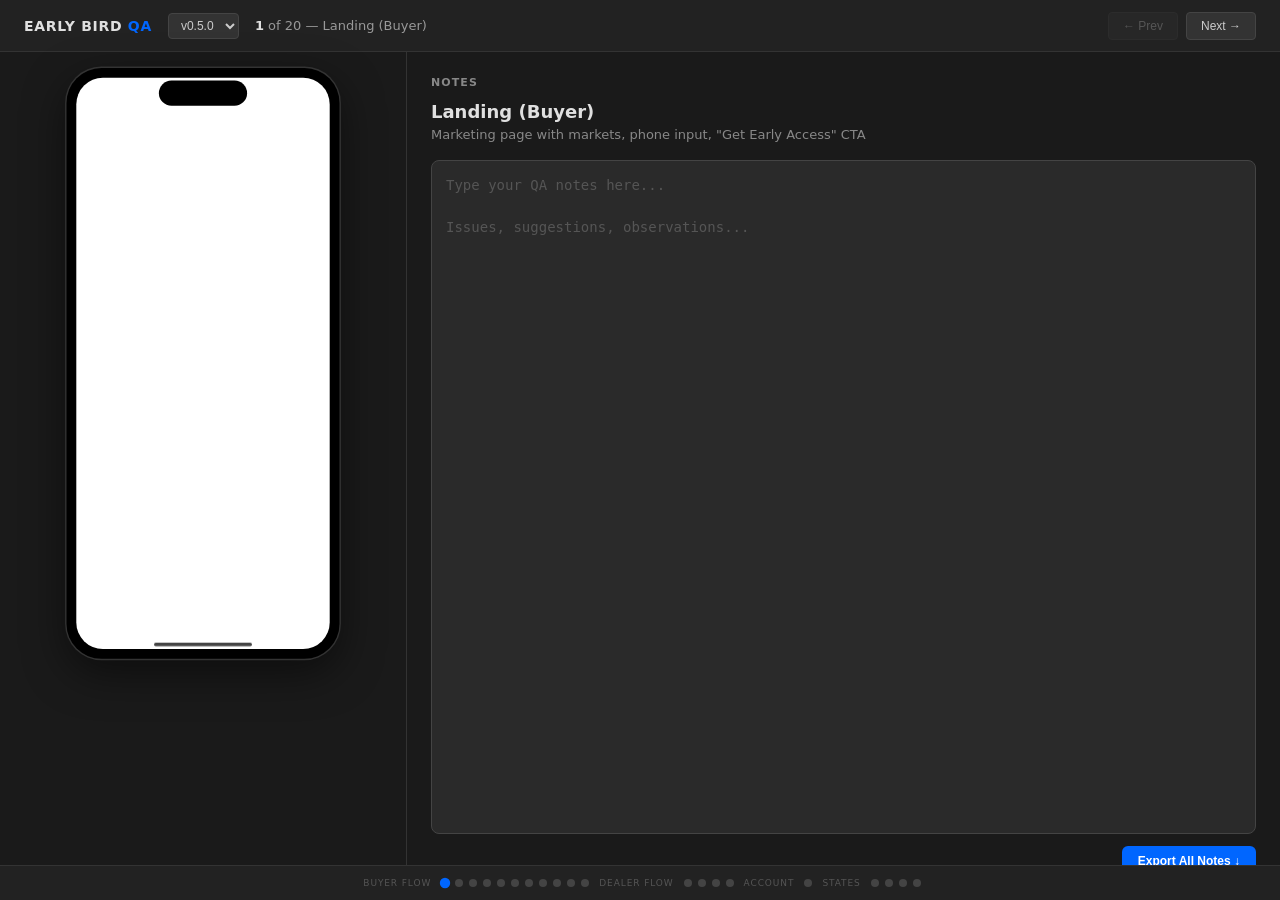
==== qa/index.html @ c5cd1566 "Fix QA site: scale phone to 70%, fix notch overlap, remove safari bar Phone was too large and pushin" ====
<!DOCTYPE html>
<html lang="en">
<head>
<meta charset="UTF-8">
<title>Early Bird QA</title>
<style>
  * { margin: 0; padding: 0; box-sizing: border-box; }
  body { font-family: -apple-system, BlinkMacSystemFont, 'Segoe UI', system-ui, sans-serif; background: #1a1a1a; color: #e0e0e0; height: 100vh; overflow: hidden; }

  /* ── Top Bar ── */
  .topbar {
    display: flex; align-items: center; justify-content: space-between;
    padding: 12px 24px; background: #222; border-bottom: 1px solid #333;
    height: 52px;
  }
  .topbar-left { display: flex; align-items: center; gap: 16px; }
  .topbar-title { font-weight: 700; font-size: 14px; letter-spacing: 0.05em; }
  .topbar-title span { color: #0066FF; }
  .version-select {
    background: #333; color: #ccc; border: 1px solid #444; border-radius: 4px;
    padding: 4px 8px; font-size: 12px; cursor: pointer;
  }
  .topbar-nav { display: flex; align-items: center; gap: 8px; }
  .topbar-nav button {
    background: #333; border: 1px solid #444; color: #ccc; border-radius: 4px;
    padding: 6px 14px; font-size: 12px; cursor: pointer; transition: background 0.15s;
  }
  .topbar-nav button:hover { background: #444; color: #fff; }
  .topbar-nav button:disabled { opacity: 0.3; cursor: default; }
  .screen-label { font-size: 13px; color: #999; }
  .screen-label strong { color: #e0e0e0; }

  /* ── Main Layout ── */
  .main { display: flex; height: calc(100vh - 52px); }

  /* ── Phone Column ── */
  .phone-col {
    flex: 0 0 320px; display: flex; align-items: flex-start; justify-content: center;
    padding: 16px 8px;
  }

  /* ── iPhone Frame ── */
  .iphone-wrap {
    transform: scale(0.7); transform-origin: top center;
  }
  .iphone {
    width: 390px; height: 844px; background: #000; border-radius: 50px;
    padding: 14px; position: relative;
    box-shadow: 0 0 0 2px #333, 0 20px 60px rgba(0,0,0,0.5);
  }
  .iphone-screen {
    width: 100%; height: 100%; border-radius: 38px; overflow: hidden;
    background: #fff; position: relative;
  }
  /* Dynamic Island */
  .iphone::before {
    content: ''; position: absolute; top: 18px; left: 50%; transform: translateX(-50%);
    width: 126px; height: 36px; background: #000; border-radius: 20px; z-index: 10;
  }
  /* Home indicator */
  .iphone::after {
    content: ''; position: absolute; bottom: 18px; left: 50%; transform: translateX(-50%);
    width: 140px; height: 5px; background: #444; border-radius: 3px; z-index: 10;
  }
  /* Safari bar - minimal, just shows URL below notch */
  .safari-bar {
    display: none;
  }
  .safari-url { display: none; }
  .iphone iframe {
    width: 362px; height: 770px; border: none;
    margin-top: 46px;
  }

  /* ── Notes Column ── */
  .notes-col {
    flex: 1; display: flex; flex-direction: column; padding: 24px;
    border-left: 1px solid #333; min-width: 300px;
  }
  .notes-header {
    font-size: 11px; font-weight: 600; text-transform: uppercase;
    letter-spacing: 0.1em; color: #888; margin-bottom: 12px;
  }
  .notes-screen-title {
    font-size: 18px; font-weight: 700; margin-bottom: 4px;
  }
  .notes-screen-desc {
    font-size: 13px; color: #888; margin-bottom: 16px; line-height: 1.4;
  }
  .notes-textarea {
    flex: 1; width: 100%; background: #2a2a2a; border: 1px solid #444;
    border-radius: 8px; padding: 14px; color: #e0e0e0; font-size: 14px;
    font-family: 'JetBrains Mono', 'SF Mono', monospace; line-height: 1.5;
    resize: none; outline: none; transition: border-color 0.15s;
  }
  .notes-textarea:focus { border-color: #0066FF; }
  .notes-textarea::placeholder { color: #555; }
  .notes-footer {
    display: flex; align-items: center; justify-content: space-between;
    margin-top: 12px; gap: 12px;
  }
  .notes-status { font-size: 11px; color: #666; }
  .notes-status.saved { color: #4a9a65; }
  .export-btn {
    background: #0066FF; color: #fff; border: none; border-radius: 6px;
    padding: 8px 16px; font-size: 12px; font-weight: 600; cursor: pointer;
    transition: background 0.15s;
  }
  .export-btn:hover { background: #0052CC; }

  /* ── Bottom Dots ── */
  .dots-bar {
    position: fixed; bottom: 0; left: 0; right: 0;
    display: flex; align-items: center; justify-content: center;
    gap: 6px; padding: 12px; background: #222; border-top: 1px solid #333;
  }
  .dot {
    width: 8px; height: 8px; border-radius: 50%; background: #444;
    cursor: pointer; transition: background 0.15s, transform 0.15s;
  }
  .dot:hover { background: #666; }
  .dot.active { background: #0066FF; transform: scale(1.3); }
  .dot.has-notes { background: #4a9a65; }
  .dot.has-notes.active { background: #0066FF; box-shadow: 0 0 0 2px #4a9a65; }

  /* ── Section Labels in Dots ── */
  .dot-section {
    font-size: 9px; color: #555; text-transform: uppercase; letter-spacing: 0.1em;
    margin: 0 4px;
  }
</style>
</head>
<body>

<div class="topbar">
  <div class="topbar-left">
    <div class="topbar-title">EARLY BIRD <span>QA</span></div>
    <select class="version-select" id="version-select">
      <option value="0.5.0">v0.5.0</option>
    </select>
    <span class="screen-label" id="screen-label"></span>
  </div>
  <div class="topbar-nav">
    <button onclick="go(-1)" id="prev-btn">← Prev</button>
    <button onclick="go(1)" id="next-btn">Next →</button>
  </div>
</div>

<div class="main">
  <div class="phone-col">
    <div class="iphone-wrap"><div class="iphone">
      <div class="iphone-screen">
        <div class="safari-bar"><div class="safari-url" id="safari-url">earlybird.la</div></div>
        <iframe id="app-frame" src="about:blank"></iframe>
      </div>
    </div></div>
  </div>
  <div class="notes-col">
    <div class="notes-header">NOTES</div>
    <div class="notes-screen-title" id="notes-title"></div>
    <div class="notes-screen-desc" id="notes-desc"></div>
    <textarea class="notes-textarea" id="notes-input" placeholder="Type your QA notes here...&#10;&#10;Issues, suggestions, observations..."></textarea>
    <div class="notes-footer">
      <span class="notes-status" id="notes-status"></span>
      <button class="export-btn" onclick="exportNotes()">Export All Notes ↓</button>
    </div>
  </div>
</div>

<div class="dots-bar" id="dots-bar"></div>

<!-- All notes as hidden data for Claude to read -->
<textarea id="all-notes-data" style="display:none"></textarea>

<script>
const APP_URL = 'http://localhost:8094';

// Test user IDs
const USERS = {
  eli: '8935f2ac-4998-4e6d-9c31-47dbbce896fd',
  loubna: '9cc49ca0-1235-43aa-bbcb-93a0742b9aea',
  marco: '5a021f0e-4b9b-40bb-9786-595629acfb0a',
  freshBuyer: '99db7c21-d996-4ef0-8024-e4b2f67849bc',
  freshDealer: 'fc1df7fa-2247-4d7a-94dd-9a84d1abd8b1',
};

// Screen definitions
const SCREENS = [
  // Buyer flow
  { id: 'landing-buyer', name: 'Landing (Buyer)', section: 'Buyer Flow',
    desc: 'Marketing page with markets, phone input, "Get Early Access" CTA',
    setup: { clearAuth: true, hash: '' } },
  { id: 'landing-dealer', name: 'Landing (Dealer)', section: 'Buyer Flow',
    desc: 'Dealer entry page: "Sell to serious buyers", free badge, how-it-works',
    setup: { clearAuth: true, eval: "showScreen('dealer-landing')" } },
  { id: 'onboarding', name: 'Onboarding', section: 'Buyer Flow',
    desc: 'Selfie upload + name input after first login',
    setup: { user: 'freshBuyer', eval: "showScreen('onboarding')" } },
  { id: 'feed-populated', name: 'Feed (Populated)', section: 'Buyer Flow',
    desc: 'Shop tab with items, TikTok-style scroll, dealer avatars',
    setup: { user: 'eli', hash: '#/shop' } },
  { id: 'feed-saved-empty', name: 'Feed (Saved, Empty)', section: 'Buyer Flow',
    desc: 'Saved tab with no favorites — should show empty state with heart icon',
    setup: { user: 'freshDealer', hash: '#/shop', eval: "setBrowseMode('saved', document.querySelector('.seg-btn:last-child'))" } },
  { id: 'feed-saved-populated', name: 'Feed (Saved, Populated)', section: 'Buyer Flow',
    desc: 'Saved tab with favorited items',
    setup: { user: 'loubna', hash: '#/shop', eval: "setBrowseMode('saved', document.querySelector('.seg-btn:last-child'))" } },
  { id: 'item-detail', name: 'Item Detail', section: 'Buyer Flow',
    desc: 'Photo carousel, price, title, seller info, compose area',
    setup: { user: 'loubna', hash: '#/item/e12a7cda-23f4-4ad3-b10a-5751c4b4f970' } },
  { id: 'compose', name: 'Compose (I Want This)', section: 'Buyer Flow',
    desc: 'Message options: "I\'ll take it", "Make an offer", "Ask a question"',
    setup: { user: 'marco', hash: '#/item/e12a7cda-23f4-4ad3-b10a-5751c4b4f970',
             eval: "setTimeout(() => document.getElementById('detail-actions')?.scrollIntoView({behavior:'smooth'}), 500)" } },
  { id: 'conversation', name: 'Conversation', section: 'Buyer Flow',
    desc: 'Message thread with back link, item context, reply bar at bottom',
    setup: { user: 'eli', hash: '#/c/ZjWgPaD7' } },
  { id: 'messages-populated', name: 'Messages (Populated)', section: 'Buyer Flow',
    desc: 'Conversation list with message previews and timestamps',
    setup: { user: 'eli', hash: '#/messages' } },
  { id: 'messages-empty', name: 'Messages (Empty)', section: 'Buyer Flow',
    desc: 'Empty state: "No messages" with helper text',
    setup: { user: 'freshDealer', hash: '#/messages' } },

  // Dealer flow
  { id: 'booth-fresh', name: 'Booth (Fresh Dealer)', section: 'Dealer Flow',
    desc: 'Setup card for new market, empty booth state, FAB button',
    setup: { user: 'freshDealer', hash: '#/booth' } },
  { id: 'booth-active', name: 'Booth (Active Dealer)', section: 'Dealer Flow',
    desc: 'Items with stats, status pills, action buttons, countdown',
    setup: { user: 'eli', hash: '#/booth' } },
  { id: 'booth-picker', name: 'Booth (Market Picker)', section: 'Dealer Flow',
    desc: 'Bottom sheet showing upcoming markets to switch between',
    setup: { user: 'eli', hash: '#/booth', eval: "setTimeout(() => openMarketPicker(), 800)" } },
  { id: 'add-item', name: 'Add Item', section: 'Dealer Flow',
    desc: 'Photo upload slots, price, condition, notes, post button',
    setup: { user: 'eli', eval: "showAddItem()" } },

  // Account
  { id: 'settings', name: 'Settings / Account', section: 'Account',
    desc: 'Avatar, name, biz name, payment, preferences, logout',
    setup: { user: 'eli', hash: '#/account' } },

  // States
  { id: 'loading', name: 'Loading State', section: 'States',
    desc: 'Spinner shown while data loads (any async screen)',
    setup: { user: 'eli', hash: '#/shop', eval: "document.getElementById('feed-content').innerHTML = '<div class=\"loading-center\"><span class=\"spinner\"></span></div>'" } },
  { id: 'error', name: 'Error State', section: 'States',
    desc: 'Error message with retry button (simulated API failure)',
    setup: { user: 'eli', hash: '#/shop', eval: "document.getElementById('feed-content').innerHTML = '<div class=\"state-error\"><div class=\"state-error-msg\">Couldn\\'t load items</div><button class=\"btn-secondary\" onclick=\"loadFeed()\">Try again</button></div>'" } },
  { id: 'verify-success', name: 'Verify (Success)', section: 'States',
    desc: 'Magic link verification — success state',
    setup: { clearAuth: true, eval: "showScreen('verify'); document.getElementById('verify-status').textContent = \"You're in.\"" } },
  { id: 'verify-failure', name: 'Verify (Failure)', section: 'States',
    desc: 'Magic link verification — error with back link',
    setup: { clearAuth: true, eval: "showScreen('verify'); document.getElementById('verify-status').innerHTML = 'Link expired.<br><a href=\"#\" onclick=\"event.preventDefault(); showScreen(\\'landing\\');\" style=\"color:var(--accent);font-size:13px;margin-top:12px;display:inline-block\">Back to home</a>'; document.getElementById('verify-status').className = 'verify-error'" } },
];

let currentIndex = 0;
let notes = {}; // { screenId: "note text" }
let saveTimer;

// Load notes from localStorage
try { notes = JSON.parse(localStorage.getItem('eb_qa_notes') || '{}'); } catch(e) {}

// Init
function init() {
  // Render dots
  const dotsBar = document.getElementById('dots-bar');
  let lastSection = '';
  SCREENS.forEach((s, i) => {
    if (s.section !== lastSection) {
      const label = document.createElement('span');
      label.className = 'dot-section';
      label.textContent = s.section;
      dotsBar.appendChild(label);
      lastSection = s.section;
    }
    const dot = document.createElement('div');
    dot.className = 'dot';
    dot.title = s.name;
    dot.onclick = () => goTo(i);
    dotsBar.appendChild(dot);
  });

  // Read hash
  const hashMatch = window.location.hash.match(/^#\/screen\/(\d+)$/);
  if (hashMatch) currentIndex = Math.min(parseInt(hashMatch[1]), SCREENS.length - 1);

  loadScreen(currentIndex);

  // Keyboard nav
  document.addEventListener('keydown', e => {
    if (e.target.tagName === 'TEXTAREA') return;
    if (e.key === 'ArrowLeft') go(-1);
    if (e.key === 'ArrowRight') go(1);
  });
}

function goTo(i) {
  saveCurrentNotes();
  currentIndex = i;
  history.pushState(null, '', `#/screen/${i}`);
  loadScreen(i);
}

function go(delta) {
  const next = currentIndex + delta;
  if (next < 0 || next >= SCREENS.length) return;
  goTo(next);
}

window.addEventListener('popstate', () => {
  const m = window.location.hash.match(/^#\/screen\/(\d+)$/);
  if (m) { currentIndex = parseInt(m[1]); loadScreen(currentIndex); }
});

function loadScreen(i) {
  const s = SCREENS[i];

  // Update UI
  document.getElementById('screen-label').innerHTML = `<strong>${i + 1}</strong> of ${SCREENS.length} — ${s.name}`;
  document.getElementById('notes-title').textContent = s.name;
  document.getElementById('notes-desc').textContent = s.desc;
  document.getElementById('prev-btn').disabled = i === 0;
  document.getElementById('next-btn').disabled = i === SCREENS.length - 1;

  // Update dots
  document.querySelectorAll('.dot').forEach((d, j) => {
    d.className = 'dot';
    if (j === i) d.classList.add('active');
    const sid = SCREENS[j].id;
    if (notes[sid] && notes[sid].trim()) d.classList.add('has-notes');
  });

  // Load notes
  document.getElementById('notes-input').value = notes[s.id] || '';
  document.getElementById('notes-status').textContent = '';

  // Update safari bar
  const displayUrl = s.setup.hash ? `earlybird.la/${s.setup.hash}` : 'earlybird.la';
  document.getElementById('safari-url').textContent = displayUrl;

  // Load iframe
  loadIframe(s);

  // Update hidden all-notes
  updateAllNotes();
}

function loadIframe(screen) {
  const iframe = document.getElementById('app-frame');
  const setup = screen.setup;

  // Same-origin: set localStorage BEFORE loading the iframe
  // This way the app reads the right auth state on first load
  if (setup.clearAuth) {
    localStorage.removeItem('eb_dealer_id');
    localStorage.removeItem('eb_token');
    localStorage.removeItem('eb_active_tab');
    localStorage.removeItem('eb_current_market');
  }
  if (setup.user) {
    const uid = USERS[setup.user];
    localStorage.setItem('eb_dealer_id', uid);
    localStorage.setItem('eb_token', uid);
  }

  // Load the app with the right hash — it will read localStorage on init
  const url = APP_URL + '/' + (setup.hash || '');
  iframe.src = url;

  iframe.onload = () => {
    // Run any eval setup after app has initialized
    if (setup.eval) {
      setTimeout(() => {
        try { iframe.contentWindow.eval(setup.eval); } catch(e) { console.warn('eval error:', e); }
      }, 800);
    }
  };
}

// Notes
document.getElementById('notes-input').addEventListener('input', () => {
  clearTimeout(saveTimer);
  document.getElementById('notes-status').textContent = 'Typing...';
  document.getElementById('notes-status').className = 'notes-status';
  saveTimer = setTimeout(saveCurrentNotes, 500);
});

function saveCurrentNotes() {
  const s = SCREENS[currentIndex];
  const val = document.getElementById('notes-input').value;
  notes[s.id] = val;
  localStorage.setItem('eb_qa_notes', JSON.stringify(notes));
  document.getElementById('notes-status').textContent = 'Saved ✓';
  document.getElementById('notes-status').className = 'notes-status saved';
  updateAllNotes();
  // Update dot
  const dots = document.querySelectorAll('.dot');
  if (dots[currentIndex]) {
    dots[currentIndex].classList.toggle('has-notes', val.trim().length > 0);
  }
}

function updateAllNotes() {
  const lines = [`# Early Bird QA Notes — v0.5.0`, `Generated: ${new Date().toISOString().slice(0, 16)}`, ''];
  let lastSection = '';
  SCREENS.forEach(s => {
    if (s.section !== lastSection) {
      lines.push(`## ${s.section}`, '');
      lastSection = s.section;
    }
    const note = (notes[s.id] || '').trim();
    if (note) {
      lines.push(`### ${s.name}`, note, '');
    } else {
      lines.push(`### ${s.name}`, '_No notes_', '');
    }
  });
  document.getElementById('all-notes-data').value = lines.join('\n');
}

function exportNotes() {
  const content = document.getElementById('all-notes-data').value;
  const blob = new Blob([content], { type: 'text/markdown' });
  const url = URL.createObjectURL(blob);
  const a = document.createElement('a');
  a.href = url;
  a.download = 'QA-NOTES.md';
  a.click();
  URL.revokeObjectURL(url);
}

// Fetch version
fetch(APP_URL + '/VERSION').then(r => r.text()).then(v => {
  const ver = v.trim();
  const sel = document.getElementById('version-select');
  sel.innerHTML = `<option value="${ver}">v${ver}</option>`;
}).catch(() => {});

init();
</script>
</body>
</html>
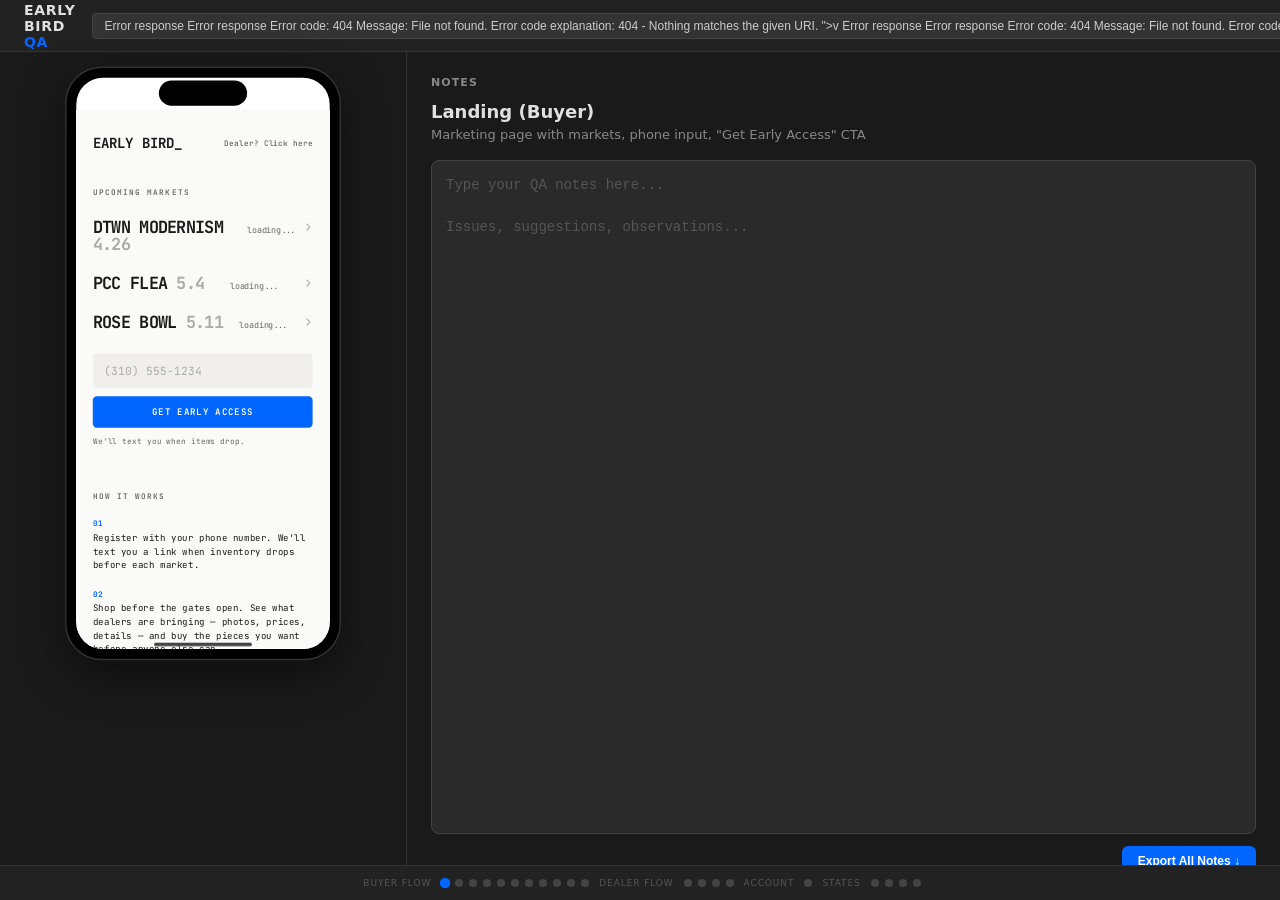
==== commit e8bed268: "Switch QA site to relative URLs for GitHub Pages QA site now works at elikagan.github.io/early-bird/" ====
--- a/qa/index.html
+++ b/qa/index.html
@@ -173,7 +173,8 @@
 <textarea id="all-notes-data" style="display:none"></textarea>
 
 <script>
-const APP_URL = 'http://localhost:8094';
+// Use relative path — works on both localhost and GitHub Pages
+const APP_URL = '..';
 
 // Test user IDs
 const USERS = {
@@ -366,17 +367,21 @@
     localStorage.setItem('eb_token', uid);
   }
 
-  // Load the app with the right hash — it will read localStorage on init
-  const url = APP_URL + '/' + (setup.hash || '');
-  iframe.src = url;
+  // Load the app — set hash after load to avoid double-slash URL issues
+  iframe.src = APP_URL + '/';
 
   iframe.onload = () => {
-    // Run any eval setup after app has initialized
-    if (setup.eval) {
-      setTimeout(() => {
-        try { iframe.contentWindow.eval(setup.eval); } catch(e) { console.warn('eval error:', e); }
-      }, 800);
-    }
+    try {
+      const win = iframe.contentWindow;
+      // Set hash if needed (triggers the app's route() via hashchange)
+      if (setup.hash) win.location.hash = setup.hash;
+      // Run any eval setup after app has initialized
+      if (setup.eval) {
+        setTimeout(() => {
+          try { win.eval(setup.eval); } catch(e) { console.warn('eval error:', e); }
+        }, 1000);
+      }
+    } catch(e) { console.warn('iframe setup error:', e); }
   };
 }
 
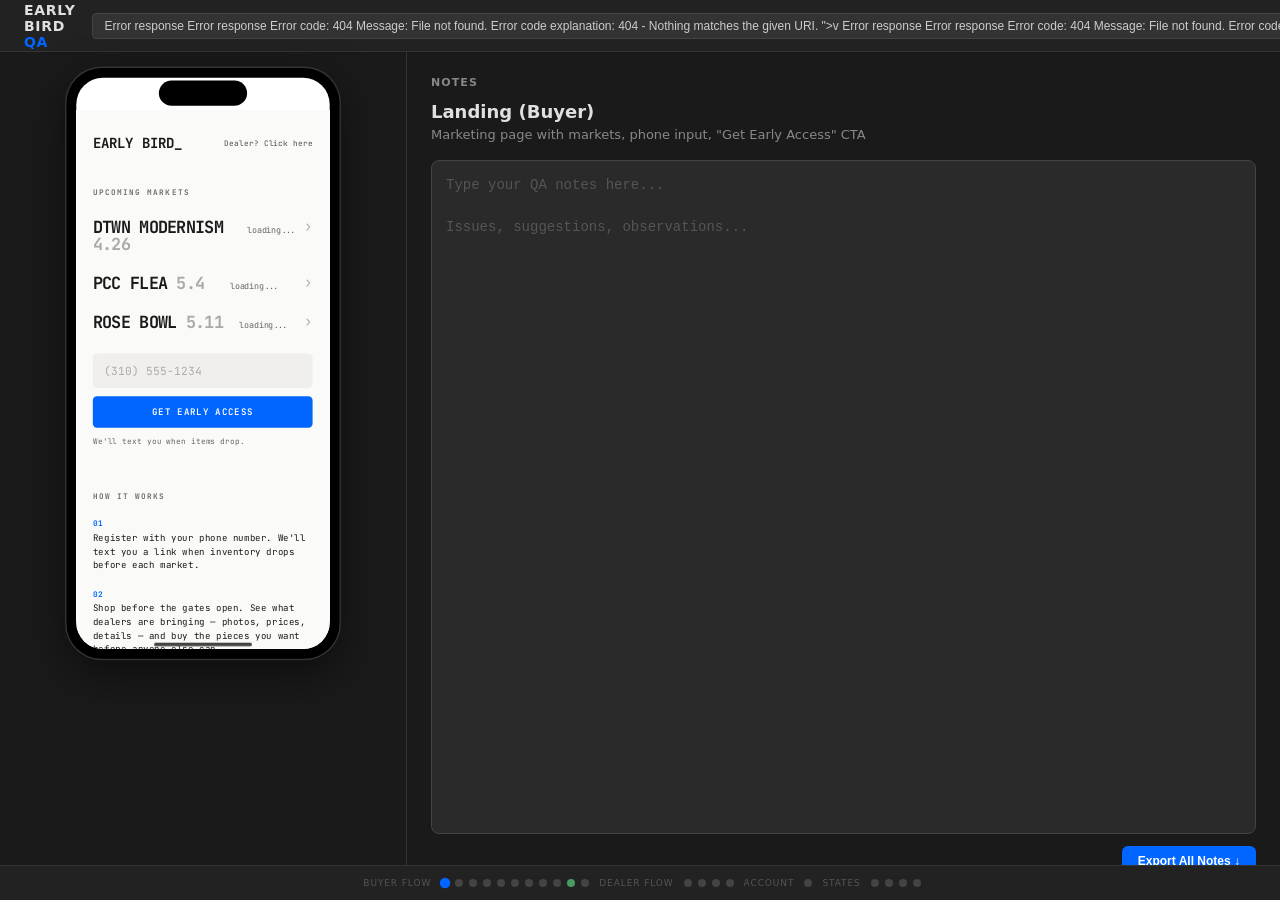
==== commit d9d44eb6: "Seed QA notes from previous localhost session Bakes existing notes into the page so they carry over " ====
--- a/qa/index.html
+++ b/qa/index.html
@@ -262,7 +262,13 @@
 let saveTimer;
 
 // Load notes from localStorage
-try { notes = JSON.parse(localStorage.getItem('eb_qa_notes') || '{}'); } catch(e) {}
+// Seed notes from previous session (localhost) — only used if no notes exist yet
+const SEED_NOTES = {"landing-buyer":"","landing-dealer":"","feed-populated":"","messages-populated":"Messages look good - previews and timestamps showing. Check if unread indicator works.","booth-active":""};
+try {
+  const saved = localStorage.getItem('eb_qa_notes');
+  if (saved) { notes = JSON.parse(saved); }
+  else { notes = SEED_NOTES; localStorage.setItem('eb_qa_notes', JSON.stringify(notes)); }
+} catch(e) { notes = SEED_NOTES; }
 
 // Init
 function init() {
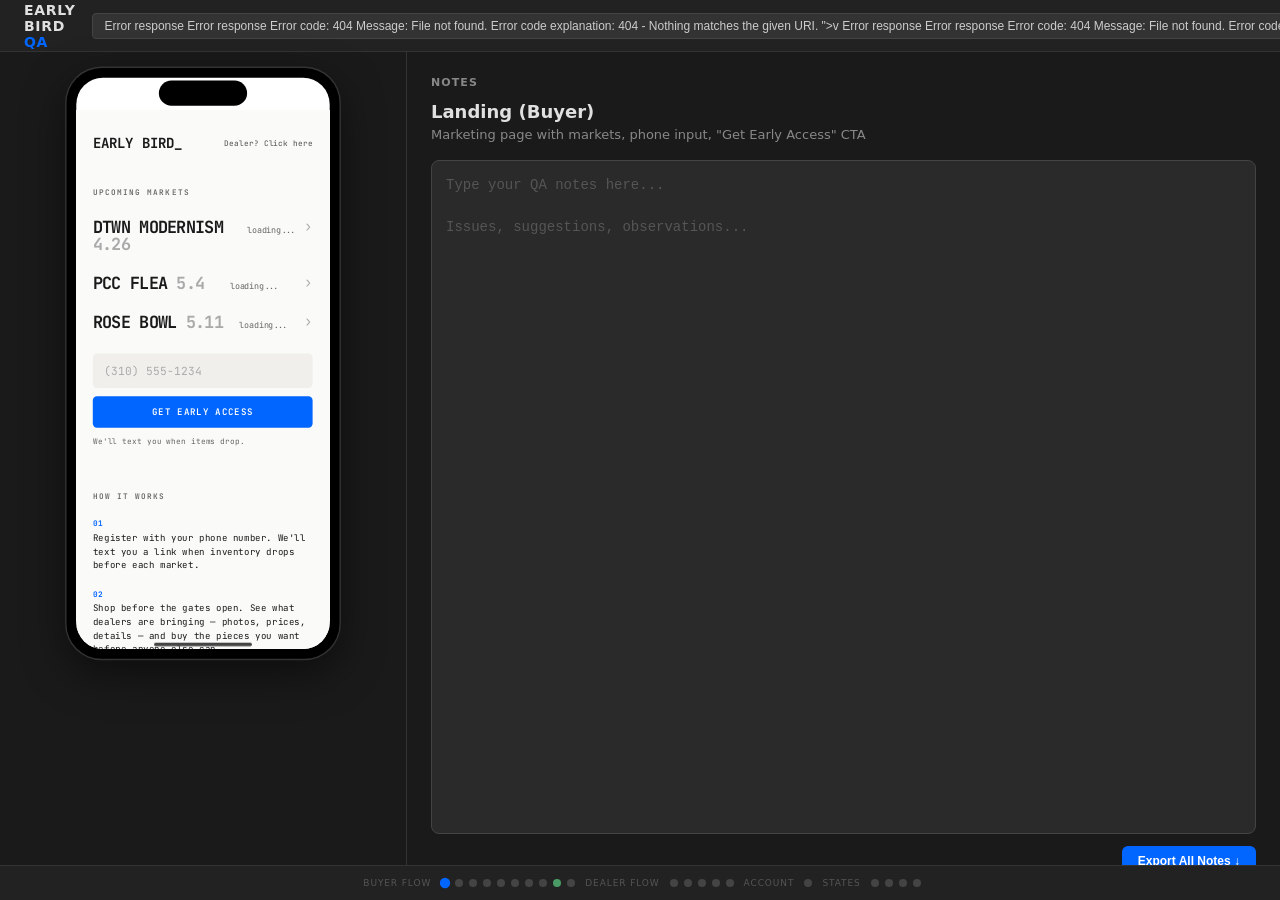
==== commit d421db0f: "Fix QA tool: explicit eval on every screen, move dealer landing to Dealer Flow Every screen now uses" ====
--- a/qa/index.html
+++ b/qa/index.html
@@ -185,76 +185,75 @@
   freshDealer: 'fc1df7fa-2247-4d7a-94dd-9a84d1abd8b1',
 };
 
-// Screen definitions
+// Screen definitions — every screen gets an explicit eval to force correct state
 const SCREENS = [
   // Buyer flow
   { id: 'landing-buyer', name: 'Landing (Buyer)', section: 'Buyer Flow',
     desc: 'Marketing page with markets, phone input, "Get Early Access" CTA',
-    setup: { clearAuth: true, hash: '' } },
-  { id: 'landing-dealer', name: 'Landing (Dealer)', section: 'Buyer Flow',
+    setup: { clearAuth: true, eval: "showScreen('landing'); loadLanding();" } },
+  { id: 'onboarding', name: 'Onboarding', section: 'Buyer Flow',
+    desc: 'Selfie upload + name input after first login',
+    setup: { clearAuth: true, eval: "showScreen('onboarding')" } },
+  { id: 'feed-populated', name: 'Feed (Populated)', section: 'Buyer Flow',
+    desc: 'Shop tab with items, TikTok-style scroll, dealer avatars',
+    setup: { user: 'eli', eval: "document.body.classList.add('in-app'); document.querySelectorAll('.nav-dealer-only').forEach(el=>el.classList.remove('hidden')); switchTab('feed');" } },
+  { id: 'feed-saved-empty', name: 'Feed (Saved, Empty)', section: 'Buyer Flow',
+    desc: 'Saved tab with no favorites — should show empty state with heart icon',
+    setup: { user: 'freshDealer', eval: "document.body.classList.add('in-app'); document.querySelectorAll('.nav-dealer-only').forEach(el=>el.classList.remove('hidden')); switchTab('feed'); setTimeout(()=>setBrowseMode('saved', document.querySelector('.seg-btn:last-child')), 1000);" } },
+  { id: 'feed-saved-populated', name: 'Feed (Saved, Populated)', section: 'Buyer Flow',
+    desc: 'Saved tab with favorited items',
+    setup: { user: 'loubna', eval: "document.body.classList.add('in-app'); switchTab('feed'); setTimeout(()=>setBrowseMode('saved', document.querySelector('.seg-btn:last-child')), 1000);" } },
+  { id: 'item-detail', name: 'Item Detail', section: 'Buyer Flow',
+    desc: 'Photo carousel, price, title, seller info, compose area',
+    setup: { user: 'loubna', eval: "document.body.classList.add('in-app'); openItem('e12a7cda-23f4-4ad3-b10a-5751c4b4f970');" } },
+  { id: 'compose', name: 'Compose (I Want This)', section: 'Buyer Flow',
+    desc: 'Message options: "I\'ll take it", "Make an offer", "Ask a question"',
+    setup: { user: 'marco', eval: "document.body.classList.add('in-app'); openItem('e12a7cda-23f4-4ad3-b10a-5751c4b4f970'); setTimeout(()=>document.getElementById('detail-actions')?.scrollIntoView({behavior:'smooth'}), 1500);" } },
+  { id: 'conversation', name: 'Conversation', section: 'Buyer Flow',
+    desc: 'Message thread with back link, item context, reply bar at bottom',
+    setup: { user: 'eli', eval: "document.body.classList.add('in-app'); loadConversation('ZjWgPaD7');" } },
+  { id: 'messages-populated', name: 'Messages (Populated)', section: 'Buyer Flow',
+    desc: 'Conversation list with message previews and timestamps',
+    setup: { user: 'eli', eval: "document.body.classList.add('in-app'); document.querySelectorAll('.nav-dealer-only').forEach(el=>el.classList.remove('hidden')); switchTab('messages');" } },
+  { id: 'messages-empty', name: 'Messages (Empty)', section: 'Buyer Flow',
+    desc: 'Empty state: "No messages" with helper text',
+    setup: { user: 'freshDealer', eval: "document.body.classList.add('in-app'); document.querySelectorAll('.nav-dealer-only').forEach(el=>el.classList.remove('hidden')); switchTab('messages');" } },
+
+  // Dealer flow
+  { id: 'landing-dealer', name: 'Landing (Dealer)', section: 'Dealer Flow',
     desc: 'Dealer entry page: "Sell to serious buyers", free badge, how-it-works',
     setup: { clearAuth: true, eval: "showScreen('dealer-landing')" } },
-  { id: 'onboarding', name: 'Onboarding', section: 'Buyer Flow',
-    desc: 'Selfie upload + name input after first login',
-    setup: { user: 'freshBuyer', eval: "showScreen('onboarding')" } },
-  { id: 'feed-populated', name: 'Feed (Populated)', section: 'Buyer Flow',
-    desc: 'Shop tab with items, TikTok-style scroll, dealer avatars',
-    setup: { user: 'eli', hash: '#/shop' } },
-  { id: 'feed-saved-empty', name: 'Feed (Saved, Empty)', section: 'Buyer Flow',
-    desc: 'Saved tab with no favorites — should show empty state with heart icon',
-    setup: { user: 'freshDealer', hash: '#/shop', eval: "setBrowseMode('saved', document.querySelector('.seg-btn:last-child'))" } },
-  { id: 'feed-saved-populated', name: 'Feed (Saved, Populated)', section: 'Buyer Flow',
-    desc: 'Saved tab with favorited items',
-    setup: { user: 'loubna', hash: '#/shop', eval: "setBrowseMode('saved', document.querySelector('.seg-btn:last-child'))" } },
-  { id: 'item-detail', name: 'Item Detail', section: 'Buyer Flow',
-    desc: 'Photo carousel, price, title, seller info, compose area',
-    setup: { user: 'loubna', hash: '#/item/e12a7cda-23f4-4ad3-b10a-5751c4b4f970' } },
-  { id: 'compose', name: 'Compose (I Want This)', section: 'Buyer Flow',
-    desc: 'Message options: "I\'ll take it", "Make an offer", "Ask a question"',
-    setup: { user: 'marco', hash: '#/item/e12a7cda-23f4-4ad3-b10a-5751c4b4f970',
-             eval: "setTimeout(() => document.getElementById('detail-actions')?.scrollIntoView({behavior:'smooth'}), 500)" } },
-  { id: 'conversation', name: 'Conversation', section: 'Buyer Flow',
-    desc: 'Message thread with back link, item context, reply bar at bottom',
-    setup: { user: 'eli', hash: '#/c/ZjWgPaD7' } },
-  { id: 'messages-populated', name: 'Messages (Populated)', section: 'Buyer Flow',
-    desc: 'Conversation list with message previews and timestamps',
-    setup: { user: 'eli', hash: '#/messages' } },
-  { id: 'messages-empty', name: 'Messages (Empty)', section: 'Buyer Flow',
-    desc: 'Empty state: "No messages" with helper text',
-    setup: { user: 'freshDealer', hash: '#/messages' } },
-
-  // Dealer flow
   { id: 'booth-fresh', name: 'Booth (Fresh Dealer)', section: 'Dealer Flow',
     desc: 'Setup card for new market, empty booth state, FAB button',
-    setup: { user: 'freshDealer', hash: '#/booth' } },
+    setup: { user: 'freshDealer', eval: "document.body.classList.add('in-app'); document.querySelectorAll('.nav-dealer-only').forEach(el=>el.classList.remove('hidden')); switchTab('dealer-home');" } },
   { id: 'booth-active', name: 'Booth (Active Dealer)', section: 'Dealer Flow',
     desc: 'Items with stats, status pills, action buttons, countdown',
-    setup: { user: 'eli', hash: '#/booth' } },
+    setup: { user: 'eli', eval: "document.body.classList.add('in-app'); document.querySelectorAll('.nav-dealer-only').forEach(el=>el.classList.remove('hidden')); switchTab('dealer-home');" } },
   { id: 'booth-picker', name: 'Booth (Market Picker)', section: 'Dealer Flow',
     desc: 'Bottom sheet showing upcoming markets to switch between',
-    setup: { user: 'eli', hash: '#/booth', eval: "setTimeout(() => openMarketPicker(), 800)" } },
+    setup: { user: 'eli', eval: "document.body.classList.add('in-app'); document.querySelectorAll('.nav-dealer-only').forEach(el=>el.classList.remove('hidden')); switchTab('dealer-home'); setTimeout(()=>openMarketPicker(), 1500);" } },
   { id: 'add-item', name: 'Add Item', section: 'Dealer Flow',
     desc: 'Photo upload slots, price, condition, notes, post button',
-    setup: { user: 'eli', eval: "showAddItem()" } },
+    setup: { user: 'eli', eval: "document.body.classList.add('in-app'); document.querySelectorAll('.nav-dealer-only').forEach(el=>el.classList.remove('hidden')); showAddItem();" } },
 
   // Account
   { id: 'settings', name: 'Settings / Account', section: 'Account',
     desc: 'Avatar, name, biz name, payment, preferences, logout',
-    setup: { user: 'eli', hash: '#/account' } },
+    setup: { user: 'eli', eval: "document.body.classList.add('in-app'); document.querySelectorAll('.nav-dealer-only').forEach(el=>el.classList.remove('hidden')); switchTab('settings');" } },
 
   // States
   { id: 'loading', name: 'Loading State', section: 'States',
     desc: 'Spinner shown while data loads (any async screen)',
-    setup: { user: 'eli', hash: '#/shop', eval: "document.getElementById('feed-content').innerHTML = '<div class=\"loading-center\"><span class=\"spinner\"></span></div>'" } },
+    setup: { user: 'eli', eval: "document.body.classList.add('in-app'); document.querySelectorAll('.nav-dealer-only').forEach(el=>el.classList.remove('hidden')); switchTab('feed'); setTimeout(()=>{document.getElementById('feed-content').innerHTML='<div class=\"loading-center\"><span class=\"spinner\"></span></div>';}, 500);" } },
   { id: 'error', name: 'Error State', section: 'States',
     desc: 'Error message with retry button (simulated API failure)',
-    setup: { user: 'eli', hash: '#/shop', eval: "document.getElementById('feed-content').innerHTML = '<div class=\"state-error\"><div class=\"state-error-msg\">Couldn\\'t load items</div><button class=\"btn-secondary\" onclick=\"loadFeed()\">Try again</button></div>'" } },
+    setup: { user: 'eli', eval: "document.body.classList.add('in-app'); document.querySelectorAll('.nav-dealer-only').forEach(el=>el.classList.remove('hidden')); switchTab('feed'); setTimeout(()=>{document.getElementById('feed-content').innerHTML='<div class=\"state-error\"><div class=\"state-error-msg\">Could not load items</div><button class=\"btn-secondary\" onclick=\"loadFeed()\">Try again</button></div>';}, 500);" } },
   { id: 'verify-success', name: 'Verify (Success)', section: 'States',
     desc: 'Magic link verification — success state',
-    setup: { clearAuth: true, eval: "showScreen('verify'); document.getElementById('verify-status').textContent = \"You're in.\"" } },
+    setup: { clearAuth: true, eval: "showScreen('verify'); document.getElementById('verify-status').textContent=\"You're in.\";" } },
   { id: 'verify-failure', name: 'Verify (Failure)', section: 'States',
     desc: 'Magic link verification — error with back link',
-    setup: { clearAuth: true, eval: "showScreen('verify'); document.getElementById('verify-status').innerHTML = 'Link expired.<br><a href=\"#\" onclick=\"event.preventDefault(); showScreen(\\'landing\\');\" style=\"color:var(--accent);font-size:13px;margin-top:12px;display:inline-block\">Back to home</a>'; document.getElementById('verify-status').className = 'verify-error'" } },
+    setup: { clearAuth: true, eval: "showScreen('verify'); document.getElementById('verify-status').innerHTML='Link expired.<br><a href=\"#\" onclick=\"event.preventDefault();showScreen(\\'landing\\');\" style=\"color:var(--accent);font-size:13px;margin-top:12px;display:inline-block\">Back to home</a>'; document.getElementById('verify-status').className='verify-error';" } },
 ];
 
 let currentIndex = 0;
@@ -412,6 +411,20 @@
   if (dots[currentIndex]) {
     dots[currentIndex].classList.toggle('has-notes', val.trim().length > 0);
   }
+  // Sync to API so Claude can read in real time
+  syncToApi();
+}
+
+let _syncTimer;
+function syncToApi() {
+  clearTimeout(_syncTimer);
+  _syncTimer = setTimeout(() => {
+    fetch('https://early-bird.objectlesson.workers.dev/api/qa-notes', {
+      method: 'POST',
+      headers: { 'Content-Type': 'application/json' },
+      body: JSON.stringify({ notes })
+    }).catch(() => {});
+  }, 1000);
 }
 
 function updateAllNotes() {
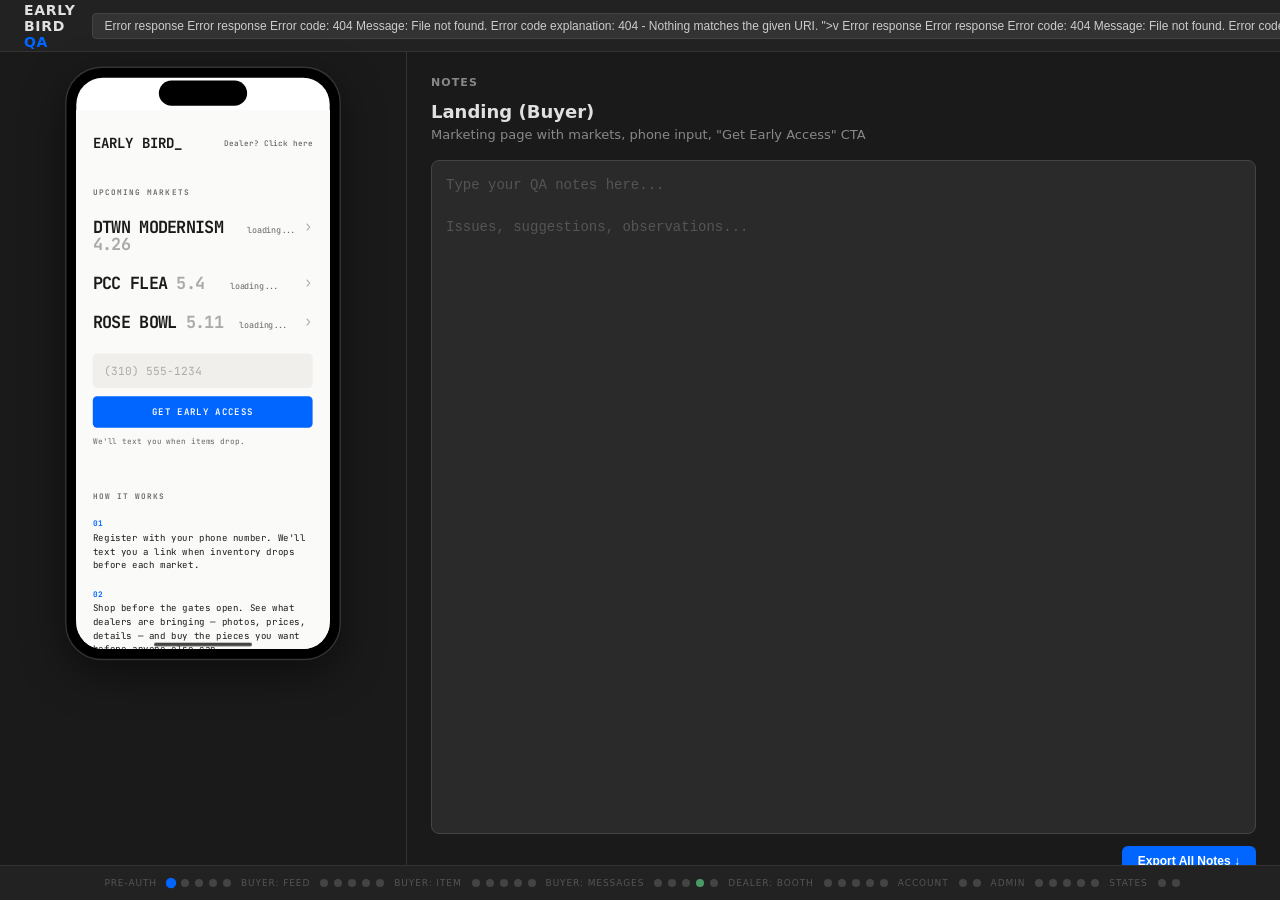
==== commit 2f6f0d81: "Expand QA to 37 screens: buyer/dealer views, admin, item states Added: feed-as-dealer, feed-filter-s" ====
--- a/qa/index.html
+++ b/qa/index.html
@@ -185,75 +185,131 @@
   freshDealer: 'fc1df7fa-2247-4d7a-94dd-9a84d1abd8b1',
 };
 
+// Helper to reduce boilerplate
+const B = (eval_code) => ({ user: 'loubna', eval: "document.body.classList.add('in-app');" + eval_code });
+const D = (eval_code) => ({ user: 'eli', eval: "document.body.classList.add('in-app'); document.querySelectorAll('.nav-dealer-only').forEach(el=>el.classList.remove('hidden'));" + eval_code });
+const FD = (eval_code) => ({ user: 'freshDealer', eval: "document.body.classList.add('in-app'); document.querySelectorAll('.nav-dealer-only').forEach(el=>el.classList.remove('hidden'));" + eval_code });
+const NA = (eval_code) => ({ clearAuth: true, eval: eval_code });
+
 // Screen definitions — every screen gets an explicit eval to force correct state
 const SCREENS = [
-  // Buyer flow
-  { id: 'landing-buyer', name: 'Landing (Buyer)', section: 'Buyer Flow',
+  // ── Pre-Auth ──
+  { id: 'landing-buyer', name: 'Landing (Buyer)', section: 'Pre-Auth',
     desc: 'Marketing page with markets, phone input, "Get Early Access" CTA',
-    setup: { clearAuth: true, eval: "showScreen('landing'); loadLanding();" } },
-  { id: 'onboarding', name: 'Onboarding', section: 'Buyer Flow',
+    setup: NA("showScreen('landing'); loadLanding();") },
+  { id: 'landing-dealer', name: 'Landing (Dealer)', section: 'Pre-Auth',
+    desc: 'Dealer entry: "Sell to serious buyers", free badge, how-it-works',
+    setup: NA("showScreen('dealer-landing')") },
+  { id: 'onboarding', name: 'Onboarding', section: 'Pre-Auth',
     desc: 'Selfie upload + name input after first login',
-    setup: { clearAuth: true, eval: "showScreen('onboarding')" } },
-  { id: 'feed-populated', name: 'Feed (Populated)', section: 'Buyer Flow',
-    desc: 'Shop tab with items, TikTok-style scroll, dealer avatars',
-    setup: { user: 'eli', eval: "document.body.classList.add('in-app'); document.querySelectorAll('.nav-dealer-only').forEach(el=>el.classList.remove('hidden')); switchTab('feed');" } },
-  { id: 'feed-saved-empty', name: 'Feed (Saved, Empty)', section: 'Buyer Flow',
-    desc: 'Saved tab with no favorites — should show empty state with heart icon',
-    setup: { user: 'freshDealer', eval: "document.body.classList.add('in-app'); document.querySelectorAll('.nav-dealer-only').forEach(el=>el.classList.remove('hidden')); switchTab('feed'); setTimeout(()=>setBrowseMode('saved', document.querySelector('.seg-btn:last-child')), 1000);" } },
-  { id: 'feed-saved-populated', name: 'Feed (Saved, Populated)', section: 'Buyer Flow',
-    desc: 'Saved tab with favorited items',
-    setup: { user: 'loubna', eval: "document.body.classList.add('in-app'); switchTab('feed'); setTimeout(()=>setBrowseMode('saved', document.querySelector('.seg-btn:last-child')), 1000);" } },
-  { id: 'item-detail', name: 'Item Detail', section: 'Buyer Flow',
-    desc: 'Photo carousel, price, title, seller info, compose area',
-    setup: { user: 'loubna', eval: "document.body.classList.add('in-app'); openItem('e12a7cda-23f4-4ad3-b10a-5751c4b4f970');" } },
-  { id: 'compose', name: 'Compose (I Want This)', section: 'Buyer Flow',
-    desc: 'Message options: "I\'ll take it", "Make an offer", "Ask a question"',
+    setup: NA("showScreen('onboarding')") },
+  { id: 'verify-success', name: 'Verify (Success)', section: 'Pre-Auth',
+    desc: 'Magic link verification — success state',
+    setup: NA("showScreen('verify'); document.getElementById('verify-status').textContent=\"You're in.\";") },
+  { id: 'verify-failure', name: 'Verify (Failure)', section: 'Pre-Auth',
+    desc: 'Magic link verification — expired/failed with back link',
+    setup: NA("showScreen('verify'); document.getElementById('verify-status').innerHTML='Link expired.<br><a href=\"#\" onclick=\"event.preventDefault();showScreen(\\'landing\\');\" style=\"color:var(--accent);font-size:13px;margin-top:12px;display:inline-block\">Back to home</a>'; document.getElementById('verify-status').className='verify-error';") },
+
+  // ── Buyer: Feed ──
+  { id: 'feed-populated', name: 'Feed (as Buyer)', section: 'Buyer: Feed',
+    desc: 'Shop tab with items — buyer-only nav (no Booth tab)',
+    setup: B("switchTab('feed');") },
+  { id: 'feed-as-dealer', name: 'Feed (as Dealer)', section: 'Buyer: Feed',
+    desc: 'Same feed but with dealer nav (Shop + Booth tabs)',
+    setup: D("switchTab('feed');") },
+  { id: 'feed-saved-empty', name: 'Feed — Saved (Empty)', section: 'Buyer: Feed',
+    desc: 'Saved tab with no favorites — empty state with heart icon',
+    setup: B("switchTab('feed'); setTimeout(()=>setBrowseMode('saved', document.querySelector('.seg-btn:last-child')), 1000);") },
+  { id: 'feed-saved-populated', name: 'Feed — Saved (Has Favorites)', section: 'Buyer: Feed',
+    desc: 'Saved tab showing favorited items',
+    setup: B("switchTab('feed'); setTimeout(()=>setBrowseMode('saved', document.querySelector('.seg-btn:last-child')), 1000);") },
+  { id: 'feed-filter-sheet', name: 'Feed — Filter Sheet Open', section: 'Buyer: Feed',
+    desc: 'Bottom sheet with category and dealer filters',
+    setup: D("switchTab('feed'); setTimeout(()=>openFilterSheet(), 1000);") },
+
+  // ── Buyer: Item Detail ──
+  { id: 'item-detail', name: 'Item Detail (Live)', section: 'Buyer: Item',
+    desc: 'Live item as buyer — photo, price, seller info, compose area',
+    setup: B("openItem('e12a7cda-23f4-4ad3-b10a-5751c4b4f970');") },
+  { id: 'item-detail-held', name: 'Item Detail (Held)', section: 'Buyer: Item',
+    desc: 'Item on hold — shows held status banner',
+    setup: B("openItem('6b358975-12f8-416f-a099-f74a5aef3f13');") },
+  { id: 'item-detail-sold', name: 'Item Detail (Sold)', section: 'Buyer: Item',
+    desc: 'Sold item — shows sold status banner',
+    setup: B("openItem('e9968495-4346-4090-91db-39f15f5643cc');") },
+  { id: 'item-detail-own', name: 'Item Detail (Own Item, as Seller)', section: 'Buyer: Item',
+    desc: 'Dealer viewing their own item — inquiry list instead of compose',
+    setup: D("openItem('e12a7cda-23f4-4ad3-b10a-5751c4b4f970');") },
+  { id: 'compose', name: 'Compose (I Want This)', section: 'Buyer: Item',
+    desc: '"I\'ll take it", "Make an offer", "Ask a question" chip buttons',
     setup: { user: 'marco', eval: "document.body.classList.add('in-app'); openItem('e12a7cda-23f4-4ad3-b10a-5751c4b4f970'); setTimeout(()=>document.getElementById('detail-actions')?.scrollIntoView({behavior:'smooth'}), 1500);" } },
-  { id: 'conversation', name: 'Conversation', section: 'Buyer Flow',
-    desc: 'Message thread with back link, item context, reply bar at bottom',
-    setup: { user: 'eli', eval: "document.body.classList.add('in-app'); loadConversation('ZjWgPaD7');" } },
-  { id: 'messages-populated', name: 'Messages (Populated)', section: 'Buyer Flow',
-    desc: 'Conversation list with message previews and timestamps',
-    setup: { user: 'eli', eval: "document.body.classList.add('in-app'); document.querySelectorAll('.nav-dealer-only').forEach(el=>el.classList.remove('hidden')); switchTab('messages');" } },
-  { id: 'messages-empty', name: 'Messages (Empty)', section: 'Buyer Flow',
+
+  // ── Buyer: Messages ──
+  { id: 'conversation', name: 'Conversation (as Buyer)', section: 'Buyer: Messages',
+    desc: 'Message thread as buyer — back link, item context, reply bar',
+    setup: B("loadConversation('ZjWgPaD7');") },
+  { id: 'conversation-seller', name: 'Conversation (as Seller)', section: 'Buyer: Messages',
+    desc: 'Message thread as seller — seeing buyer inquiry',
+    setup: D("loadConversation('zaUjFSTf');") },
+  { id: 'messages-buyer', name: 'Messages (as Buyer)', section: 'Buyer: Messages',
+    desc: 'Buyer-only message list — no buying/selling filter needed',
+    setup: B("switchTab('messages');") },
+  { id: 'messages-populated', name: 'Messages (as Dealer)', section: 'Buyer: Messages',
+    desc: 'Dealer message list — has All/Buying/Selling filter tabs',
+    setup: D("switchTab('messages');") },
+  { id: 'messages-empty', name: 'Messages (Empty)', section: 'Buyer: Messages',
     desc: 'Empty state: "No messages" with helper text',
-    setup: { user: 'freshDealer', eval: "document.body.classList.add('in-app'); document.querySelectorAll('.nav-dealer-only').forEach(el=>el.classList.remove('hidden')); switchTab('messages');" } },
-
-  // Dealer flow
-  { id: 'landing-dealer', name: 'Landing (Dealer)', section: 'Dealer Flow',
-    desc: 'Dealer entry page: "Sell to serious buyers", free badge, how-it-works',
-    setup: { clearAuth: true, eval: "showScreen('dealer-landing')" } },
-  { id: 'booth-fresh', name: 'Booth (Fresh Dealer)', section: 'Dealer Flow',
-    desc: 'Setup card for new market, empty booth state, FAB button',
-    setup: { user: 'freshDealer', eval: "document.body.classList.add('in-app'); document.querySelectorAll('.nav-dealer-only').forEach(el=>el.classList.remove('hidden')); switchTab('dealer-home');" } },
-  { id: 'booth-active', name: 'Booth (Active Dealer)', section: 'Dealer Flow',
+    setup: FD("switchTab('messages');") },
+
+  // ── Dealer: Booth ──
+  { id: 'booth-fresh', name: 'Booth — Setup Card', section: 'Dealer: Booth',
+    desc: 'First time for this market: booth location, payment setup',
+    setup: FD("switchTab('dealer-home');") },
+  { id: 'booth-empty', name: 'Booth — Empty (Post-Setup)', section: 'Dealer: Booth',
+    desc: 'Setup done but no items posted yet — compelling CTA to add items',
+    setup: FD("switchTab('dealer-home'); setTimeout(()=>{ const card=document.getElementById('booth-setup-card'); if(card) card.classList.add('hidden'); document.getElementById('dealer-empty')?.classList.remove('hidden'); }, 1200);") },
+  { id: 'booth-active', name: 'Booth — With Items', section: 'Dealer: Booth',
     desc: 'Items with stats, status pills, action buttons, countdown',
-    setup: { user: 'eli', eval: "document.body.classList.add('in-app'); document.querySelectorAll('.nav-dealer-only').forEach(el=>el.classList.remove('hidden')); switchTab('dealer-home');" } },
-  { id: 'booth-picker', name: 'Booth (Market Picker)', section: 'Dealer Flow',
-    desc: 'Bottom sheet showing upcoming markets to switch between',
-    setup: { user: 'eli', eval: "document.body.classList.add('in-app'); document.querySelectorAll('.nav-dealer-only').forEach(el=>el.classList.remove('hidden')); switchTab('dealer-home'); setTimeout(()=>openMarketPicker(), 1500);" } },
-  { id: 'add-item', name: 'Add Item', section: 'Dealer Flow',
-    desc: 'Photo upload slots, price, condition, notes, post button',
-    setup: { user: 'eli', eval: "document.body.classList.add('in-app'); document.querySelectorAll('.nav-dealer-only').forEach(el=>el.classList.remove('hidden')); showAddItem();" } },
-
-  // Account
-  { id: 'settings', name: 'Settings / Account', section: 'Account',
-    desc: 'Avatar, name, biz name, payment, preferences, logout',
-    setup: { user: 'eli', eval: "document.body.classList.add('in-app'); document.querySelectorAll('.nav-dealer-only').forEach(el=>el.classList.remove('hidden')); switchTab('settings');" } },
-
-  // States
+    setup: D("switchTab('dealer-home');") },
+  { id: 'booth-picker', name: 'Booth — Market Picker', section: 'Dealer: Booth',
+    desc: 'Bottom sheet to switch between markets you\'re selling at',
+    setup: D("switchTab('dealer-home'); setTimeout(()=>openMarketPicker(), 1500);") },
+  { id: 'add-item', name: 'Add Item', section: 'Dealer: Booth',
+    desc: 'Photo upload, price, notes, post button',
+    setup: D("showAddItem();") },
+
+  // ── Account ──
+  { id: 'settings', name: 'Settings (as Dealer)', section: 'Account',
+    desc: 'Avatar, name, biz, payment fields, preferences, logout',
+    setup: D("switchTab('settings');") },
+  { id: 'settings-buyer', name: 'Settings (as Buyer)', section: 'Account',
+    desc: 'Buyer-only account — no payment fields, no booth settings',
+    setup: B("switchTab('settings');") },
+
+  // ── Admin ──
+  { id: 'admin-dashboard', name: 'Admin Dashboard', section: 'Admin',
+    desc: 'Stats, upcoming market, recent activity',
+    setup: { eval: "localStorage.setItem('eb_admin_token','early-bird-admin-2026'); showScreen('admin'); location.hash='#/admin';" } },
+  { id: 'admin-markets', name: 'Admin — Markets', section: 'Admin',
+    desc: 'All markets with create form, counts, status',
+    setup: { eval: "localStorage.setItem('eb_admin_token','early-bird-admin-2026'); showScreen('admin'); location.hash='#/admin/markets';" } },
+  { id: 'admin-dealers', name: 'Admin — Dealers', section: 'Admin',
+    desc: 'All dealers/buyers with search, role badges, invite form',
+    setup: { eval: "localStorage.setItem('eb_admin_token','early-bird-admin-2026'); showScreen('admin'); location.hash='#/admin/dealers';" } },
+  { id: 'admin-items', name: 'Admin — Items', section: 'Admin',
+    desc: 'All items with filters, status, quick actions',
+    setup: { eval: "localStorage.setItem('eb_admin_token','early-bird-admin-2026'); showScreen('admin'); location.hash='#/admin/items';" } },
+  { id: 'admin-sms', name: 'Admin — SMS Blast', section: 'Admin',
+    desc: 'Send SMS to buyers/sellers, blast history with delivery stats',
+    setup: { eval: "localStorage.setItem('eb_admin_token','early-bird-admin-2026'); showScreen('admin'); location.hash='#/admin/sms';" } },
+
+  // ── States ──
   { id: 'loading', name: 'Loading State', section: 'States',
-    desc: 'Spinner shown while data loads (any async screen)',
-    setup: { user: 'eli', eval: "document.body.classList.add('in-app'); document.querySelectorAll('.nav-dealer-only').forEach(el=>el.classList.remove('hidden')); switchTab('feed'); setTimeout(()=>{document.getElementById('feed-content').innerHTML='<div class=\"loading-center\"><span class=\"spinner\"></span></div>';}, 500);" } },
+    desc: 'Spinner shown while data loads',
+    setup: D("switchTab('feed'); setTimeout(()=>{document.getElementById('feed-content').innerHTML='<div class=\"loading-center\"><span class=\"spinner\"></span></div>';}, 500);") },
   { id: 'error', name: 'Error State', section: 'States',
-    desc: 'Error message with retry button (simulated API failure)',
-    setup: { user: 'eli', eval: "document.body.classList.add('in-app'); document.querySelectorAll('.nav-dealer-only').forEach(el=>el.classList.remove('hidden')); switchTab('feed'); setTimeout(()=>{document.getElementById('feed-content').innerHTML='<div class=\"state-error\"><div class=\"state-error-msg\">Could not load items</div><button class=\"btn-secondary\" onclick=\"loadFeed()\">Try again</button></div>';}, 500);" } },
-  { id: 'verify-success', name: 'Verify (Success)', section: 'States',
-    desc: 'Magic link verification — success state',
-    setup: { clearAuth: true, eval: "showScreen('verify'); document.getElementById('verify-status').textContent=\"You're in.\";" } },
-  { id: 'verify-failure', name: 'Verify (Failure)', section: 'States',
-    desc: 'Magic link verification — error with back link',
-    setup: { clearAuth: true, eval: "showScreen('verify'); document.getElementById('verify-status').innerHTML='Link expired.<br><a href=\"#\" onclick=\"event.preventDefault();showScreen(\\'landing\\');\" style=\"color:var(--accent);font-size:13px;margin-top:12px;display:inline-block\">Back to home</a>'; document.getElementById('verify-status').className='verify-error';" } },
+    desc: 'Error with retry button',
+    setup: D("switchTab('feed'); setTimeout(()=>{document.getElementById('feed-content').innerHTML='<div class=\"state-error\"><div class=\"state-error-msg\">Could not load items</div><button class=\"btn-secondary\" onclick=\"loadFeed()\">Try again</button></div>';}, 500);") },
 ];
 
 let currentIndex = 0;
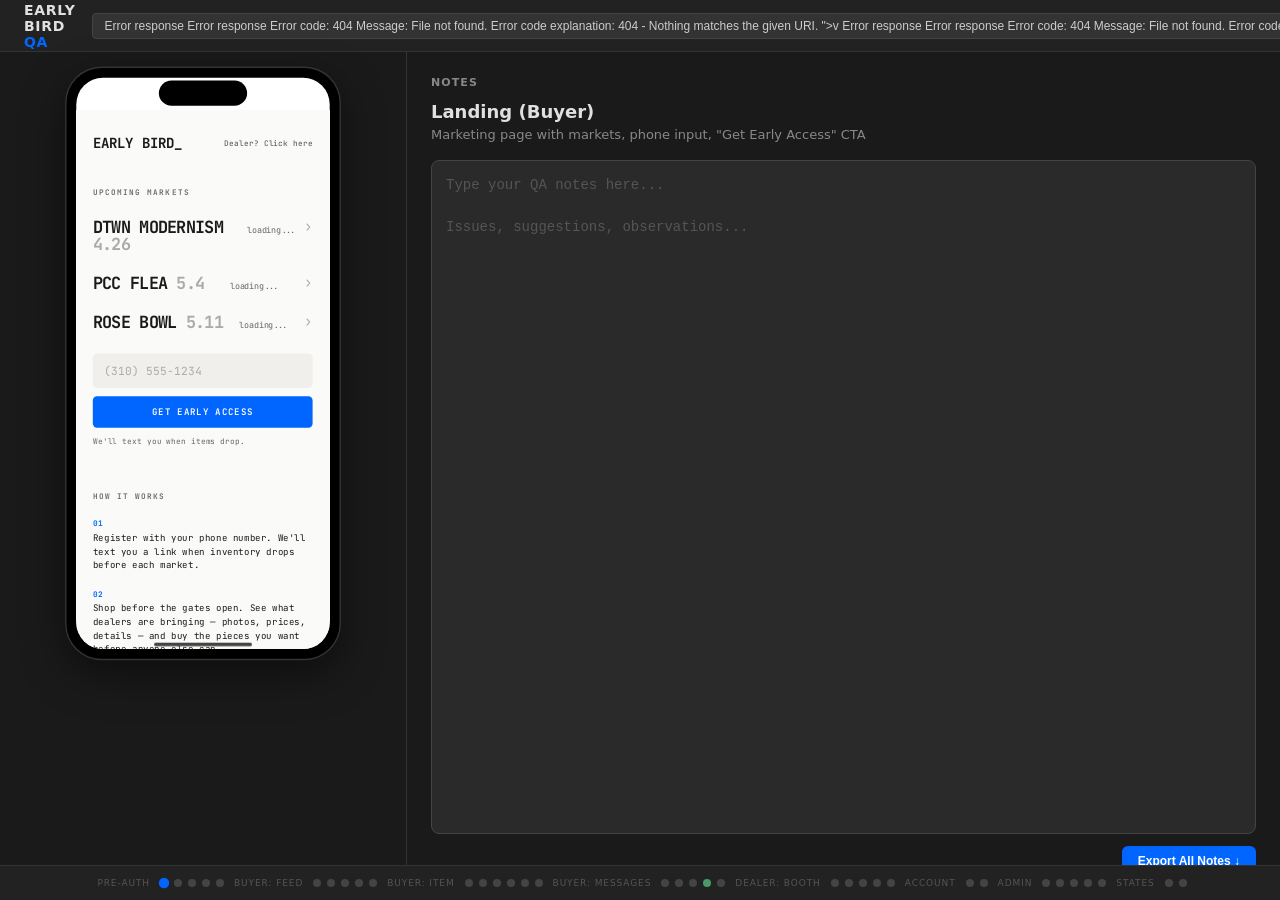
==== commit 62e491c9: "Add item-detail-as-dealer screen to QA (dealer browsing another dealer's item) Co-Authored-By: Claud" ====
--- a/qa/index.html
+++ b/qa/index.html
@@ -237,8 +237,11 @@
   { id: 'item-detail-sold', name: 'Item Detail (Sold)', section: 'Buyer: Item',
     desc: 'Sold item — shows sold status banner',
     setup: B("openItem('e9968495-4346-4090-91db-39f15f5643cc');") },
+  { id: 'item-detail-as-dealer', name: 'Item Detail (as Dealer, Browsing)', section: 'Buyer: Item',
+    desc: 'Dealer browsing another dealer\'s item — buyer view but with dealer nav',
+    setup: D("openItem('e9968495-4346-4090-91db-39f15f5643cc');") },
   { id: 'item-detail-own', name: 'Item Detail (Own Item, as Seller)', section: 'Buyer: Item',
-    desc: 'Dealer viewing their own item — inquiry list instead of compose',
+    desc: 'Dealer viewing their own item — inquiry list, status controls',
     setup: D("openItem('e12a7cda-23f4-4ad3-b10a-5751c4b4f970');") },
   { id: 'compose', name: 'Compose (I Want This)', section: 'Buyer: Item',
     desc: '"I\'ll take it", "Make an offer", "Ask a question" chip buttons',
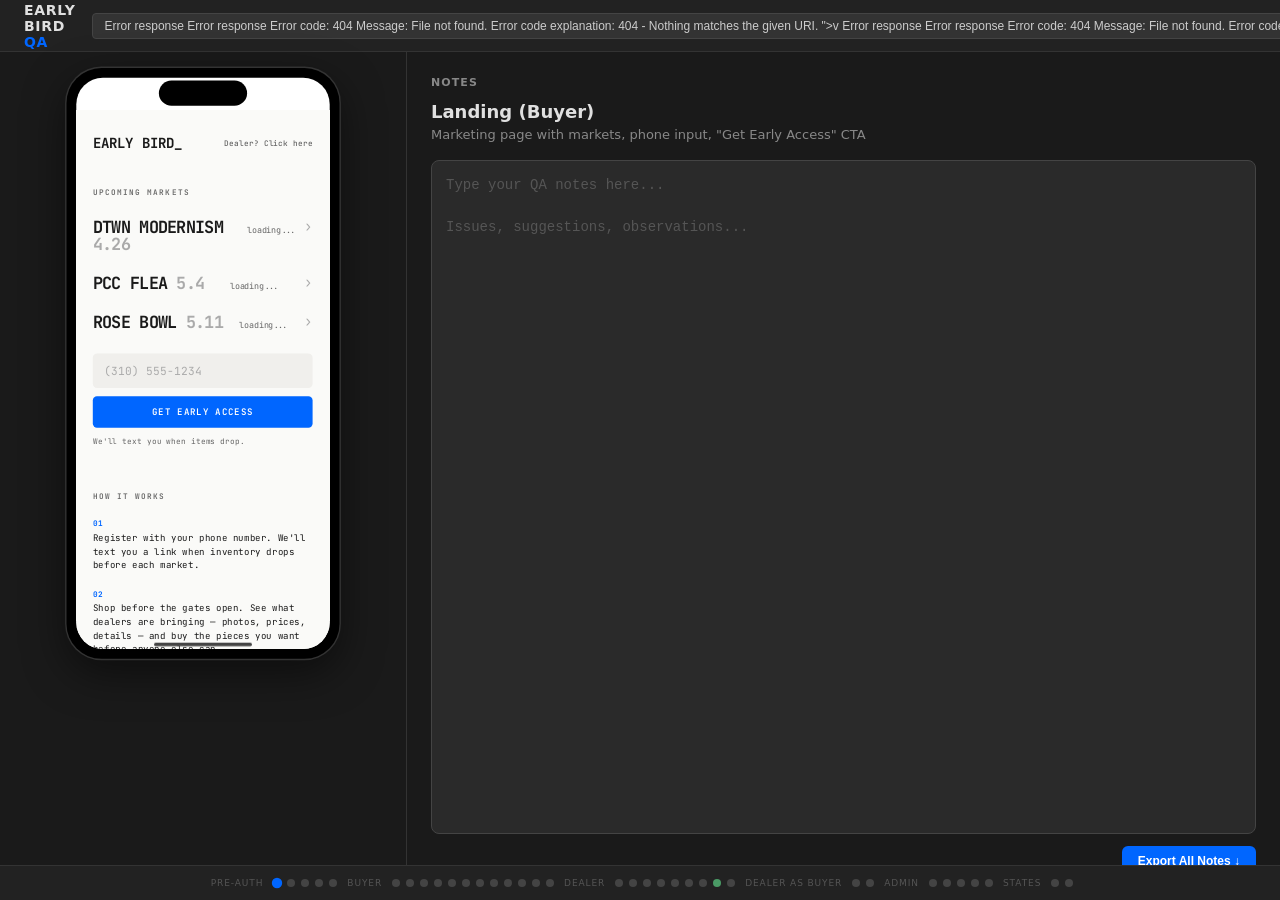
==== commit 1f686dcf: "Reorganize QA into Buyer / Dealer / Dealer as Buyer sections Buyer: feed, saved, filter, item detail" ====
--- a/qa/index.html
+++ b/qa/index.html
@@ -210,84 +210,80 @@
     desc: 'Magic link verification — expired/failed with back link',
     setup: NA("showScreen('verify'); document.getElementById('verify-status').innerHTML='Link expired.<br><a href=\"#\" onclick=\"event.preventDefault();showScreen(\\'landing\\');\" style=\"color:var(--accent);font-size:13px;margin-top:12px;display:inline-block\">Back to home</a>'; document.getElementById('verify-status').className='verify-error';") },
 
-  // ── Buyer: Feed ──
-  { id: 'feed-populated', name: 'Feed (as Buyer)', section: 'Buyer: Feed',
-    desc: 'Shop tab with items — buyer-only nav (no Booth tab)',
+  // ── Buyer ──
+  { id: 'feed-populated', name: 'Feed', section: 'Buyer',
+    desc: 'Shop tab with items — buyer nav (no Booth tab)',
     setup: B("switchTab('feed');") },
-  { id: 'feed-as-dealer', name: 'Feed (as Dealer)', section: 'Buyer: Feed',
-    desc: 'Same feed but with dealer nav (Shop + Booth tabs)',
-    setup: D("switchTab('feed');") },
-  { id: 'feed-saved-empty', name: 'Feed — Saved (Empty)', section: 'Buyer: Feed',
-    desc: 'Saved tab with no favorites — empty state with heart icon',
+  { id: 'feed-saved-empty', name: 'Feed — Saved (Empty)', section: 'Buyer',
+    desc: 'Saved tab, no favorites — empty state with heart icon',
     setup: B("switchTab('feed'); setTimeout(()=>setBrowseMode('saved', document.querySelector('.seg-btn:last-child')), 1000);") },
-  { id: 'feed-saved-populated', name: 'Feed — Saved (Has Favorites)', section: 'Buyer: Feed',
+  { id: 'feed-saved-populated', name: 'Feed — Saved (Has Favorites)', section: 'Buyer',
     desc: 'Saved tab showing favorited items',
     setup: B("switchTab('feed'); setTimeout(()=>setBrowseMode('saved', document.querySelector('.seg-btn:last-child')), 1000);") },
-  { id: 'feed-filter-sheet', name: 'Feed — Filter Sheet Open', section: 'Buyer: Feed',
+  { id: 'feed-filter-sheet', name: 'Feed — Filter Sheet', section: 'Buyer',
     desc: 'Bottom sheet with category and dealer filters',
-    setup: D("switchTab('feed'); setTimeout(()=>openFilterSheet(), 1000);") },
-
-  // ── Buyer: Item Detail ──
-  { id: 'item-detail', name: 'Item Detail (Live)', section: 'Buyer: Item',
-    desc: 'Live item as buyer — photo, price, seller info, compose area',
+    setup: B("switchTab('feed'); setTimeout(()=>openFilterSheet(), 1000);") },
+  { id: 'item-detail', name: 'Item Detail (Live)', section: 'Buyer',
+    desc: 'Live item — photo, price, seller info, compose area',
     setup: B("openItem('e12a7cda-23f4-4ad3-b10a-5751c4b4f970');") },
-  { id: 'item-detail-held', name: 'Item Detail (Held)', section: 'Buyer: Item',
+  { id: 'item-detail-held', name: 'Item Detail (Held)', section: 'Buyer',
     desc: 'Item on hold — shows held status banner',
     setup: B("openItem('6b358975-12f8-416f-a099-f74a5aef3f13');") },
-  { id: 'item-detail-sold', name: 'Item Detail (Sold)', section: 'Buyer: Item',
+  { id: 'item-detail-sold', name: 'Item Detail (Sold)', section: 'Buyer',
     desc: 'Sold item — shows sold status banner',
     setup: B("openItem('e9968495-4346-4090-91db-39f15f5643cc');") },
-  { id: 'item-detail-as-dealer', name: 'Item Detail (as Dealer, Browsing)', section: 'Buyer: Item',
-    desc: 'Dealer browsing another dealer\'s item — buyer view but with dealer nav',
-    setup: D("openItem('e9968495-4346-4090-91db-39f15f5643cc');") },
-  { id: 'item-detail-own', name: 'Item Detail (Own Item, as Seller)', section: 'Buyer: Item',
-    desc: 'Dealer viewing their own item — inquiry list, status controls',
-    setup: D("openItem('e12a7cda-23f4-4ad3-b10a-5751c4b4f970');") },
-  { id: 'compose', name: 'Compose (I Want This)', section: 'Buyer: Item',
+  { id: 'compose', name: 'Compose (I Want This)', section: 'Buyer',
     desc: '"I\'ll take it", "Make an offer", "Ask a question" chip buttons',
     setup: { user: 'marco', eval: "document.body.classList.add('in-app'); openItem('e12a7cda-23f4-4ad3-b10a-5751c4b4f970'); setTimeout(()=>document.getElementById('detail-actions')?.scrollIntoView({behavior:'smooth'}), 1500);" } },
-
-  // ── Buyer: Messages ──
-  { id: 'conversation', name: 'Conversation (as Buyer)', section: 'Buyer: Messages',
-    desc: 'Message thread as buyer — back link, item context, reply bar',
+  { id: 'conversation', name: 'Conversation', section: 'Buyer',
+    desc: 'Message thread — back link, item context, reply bar',
     setup: B("loadConversation('ZjWgPaD7');") },
-  { id: 'conversation-seller', name: 'Conversation (as Seller)', section: 'Buyer: Messages',
-    desc: 'Message thread as seller — seeing buyer inquiry',
-    setup: D("loadConversation('zaUjFSTf');") },
-  { id: 'messages-buyer', name: 'Messages (as Buyer)', section: 'Buyer: Messages',
-    desc: 'Buyer-only message list — no buying/selling filter needed',
+  { id: 'messages-buyer', name: 'Messages', section: 'Buyer',
+    desc: 'Message list — no buying/selling filter (buyers only buy)',
     setup: B("switchTab('messages');") },
-  { id: 'messages-populated', name: 'Messages (as Dealer)', section: 'Buyer: Messages',
-    desc: 'Dealer message list — has All/Buying/Selling filter tabs',
-    setup: D("switchTab('messages');") },
-  { id: 'messages-empty', name: 'Messages (Empty)', section: 'Buyer: Messages',
+  { id: 'messages-empty', name: 'Messages (Empty)', section: 'Buyer',
     desc: 'Empty state: "No messages" with helper text',
     setup: FD("switchTab('messages');") },
-
-  // ── Dealer: Booth ──
-  { id: 'booth-fresh', name: 'Booth — Setup Card', section: 'Dealer: Booth',
+  { id: 'settings-buyer', name: 'Settings', section: 'Buyer',
+    desc: 'Buyer account — no payment fields, no booth settings',
+    setup: B("switchTab('settings');") },
+
+  // ── Dealer ──
+  { id: 'booth-fresh', name: 'Booth — Setup Card', section: 'Dealer',
     desc: 'First time for this market: booth location, payment setup',
     setup: FD("switchTab('dealer-home');") },
-  { id: 'booth-empty', name: 'Booth — Empty (Post-Setup)', section: 'Dealer: Booth',
-    desc: 'Setup done but no items posted yet — compelling CTA to add items',
+  { id: 'booth-empty', name: 'Booth — Empty (Post-Setup)', section: 'Dealer',
+    desc: 'Setup done but no items yet — compelling CTA to add items',
     setup: FD("switchTab('dealer-home'); setTimeout(()=>{ const card=document.getElementById('booth-setup-card'); if(card) card.classList.add('hidden'); document.getElementById('dealer-empty')?.classList.remove('hidden'); }, 1200);") },
-  { id: 'booth-active', name: 'Booth — With Items', section: 'Dealer: Booth',
+  { id: 'booth-active', name: 'Booth — With Items', section: 'Dealer',
     desc: 'Items with stats, status pills, action buttons, countdown',
     setup: D("switchTab('dealer-home');") },
-  { id: 'booth-picker', name: 'Booth — Market Picker', section: 'Dealer: Booth',
-    desc: 'Bottom sheet to switch between markets you\'re selling at',
+  { id: 'booth-picker', name: 'Booth — Market Picker', section: 'Dealer',
+    desc: 'Bottom sheet to switch between markets',
     setup: D("switchTab('dealer-home'); setTimeout(()=>openMarketPicker(), 1500);") },
-  { id: 'add-item', name: 'Add Item', section: 'Dealer: Booth',
+  { id: 'add-item', name: 'Add Item', section: 'Dealer',
     desc: 'Photo upload, price, notes, post button',
     setup: D("showAddItem();") },
-
-  // ── Account ──
-  { id: 'settings', name: 'Settings (as Dealer)', section: 'Account',
+  { id: 'item-detail-own', name: 'My Item (as Seller)', section: 'Dealer',
+    desc: 'Viewing own item — inquiry list, status controls (hold/sold/live)',
+    setup: D("openItem('e12a7cda-23f4-4ad3-b10a-5751c4b4f970');") },
+  { id: 'conversation-seller', name: 'Conversation (as Seller)', section: 'Dealer',
+    desc: 'Message thread as seller — seeing buyer inquiry about your item',
+    setup: D("loadConversation('zaUjFSTf');") },
+  { id: 'messages-populated', name: 'Messages', section: 'Dealer',
+    desc: 'Message list with All/Buying/Selling filter tabs',
+    setup: D("switchTab('messages');") },
+  { id: 'settings', name: 'Settings', section: 'Dealer',
     desc: 'Avatar, name, biz, payment fields, preferences, logout',
     setup: D("switchTab('settings');") },
-  { id: 'settings-buyer', name: 'Settings (as Buyer)', section: 'Account',
-    desc: 'Buyer-only account — no payment fields, no booth settings',
-    setup: B("switchTab('settings');") },
+
+  // ── Dealer as Buyer ──
+  { id: 'feed-as-dealer', name: 'Feed', section: 'Dealer as Buyer',
+    desc: 'Browsing items — same feed but with dealer nav',
+    setup: D("switchTab('feed');") },
+  { id: 'item-detail-as-dealer', name: 'Item Detail', section: 'Dealer as Buyer',
+    desc: 'Viewing another dealer\'s item — buyer view with dealer nav',
+    setup: D("openItem('e9968495-4346-4090-91db-39f15f5643cc');") },
 
   // ── Admin ──
   { id: 'admin-dashboard', name: 'Admin Dashboard', section: 'Admin',
